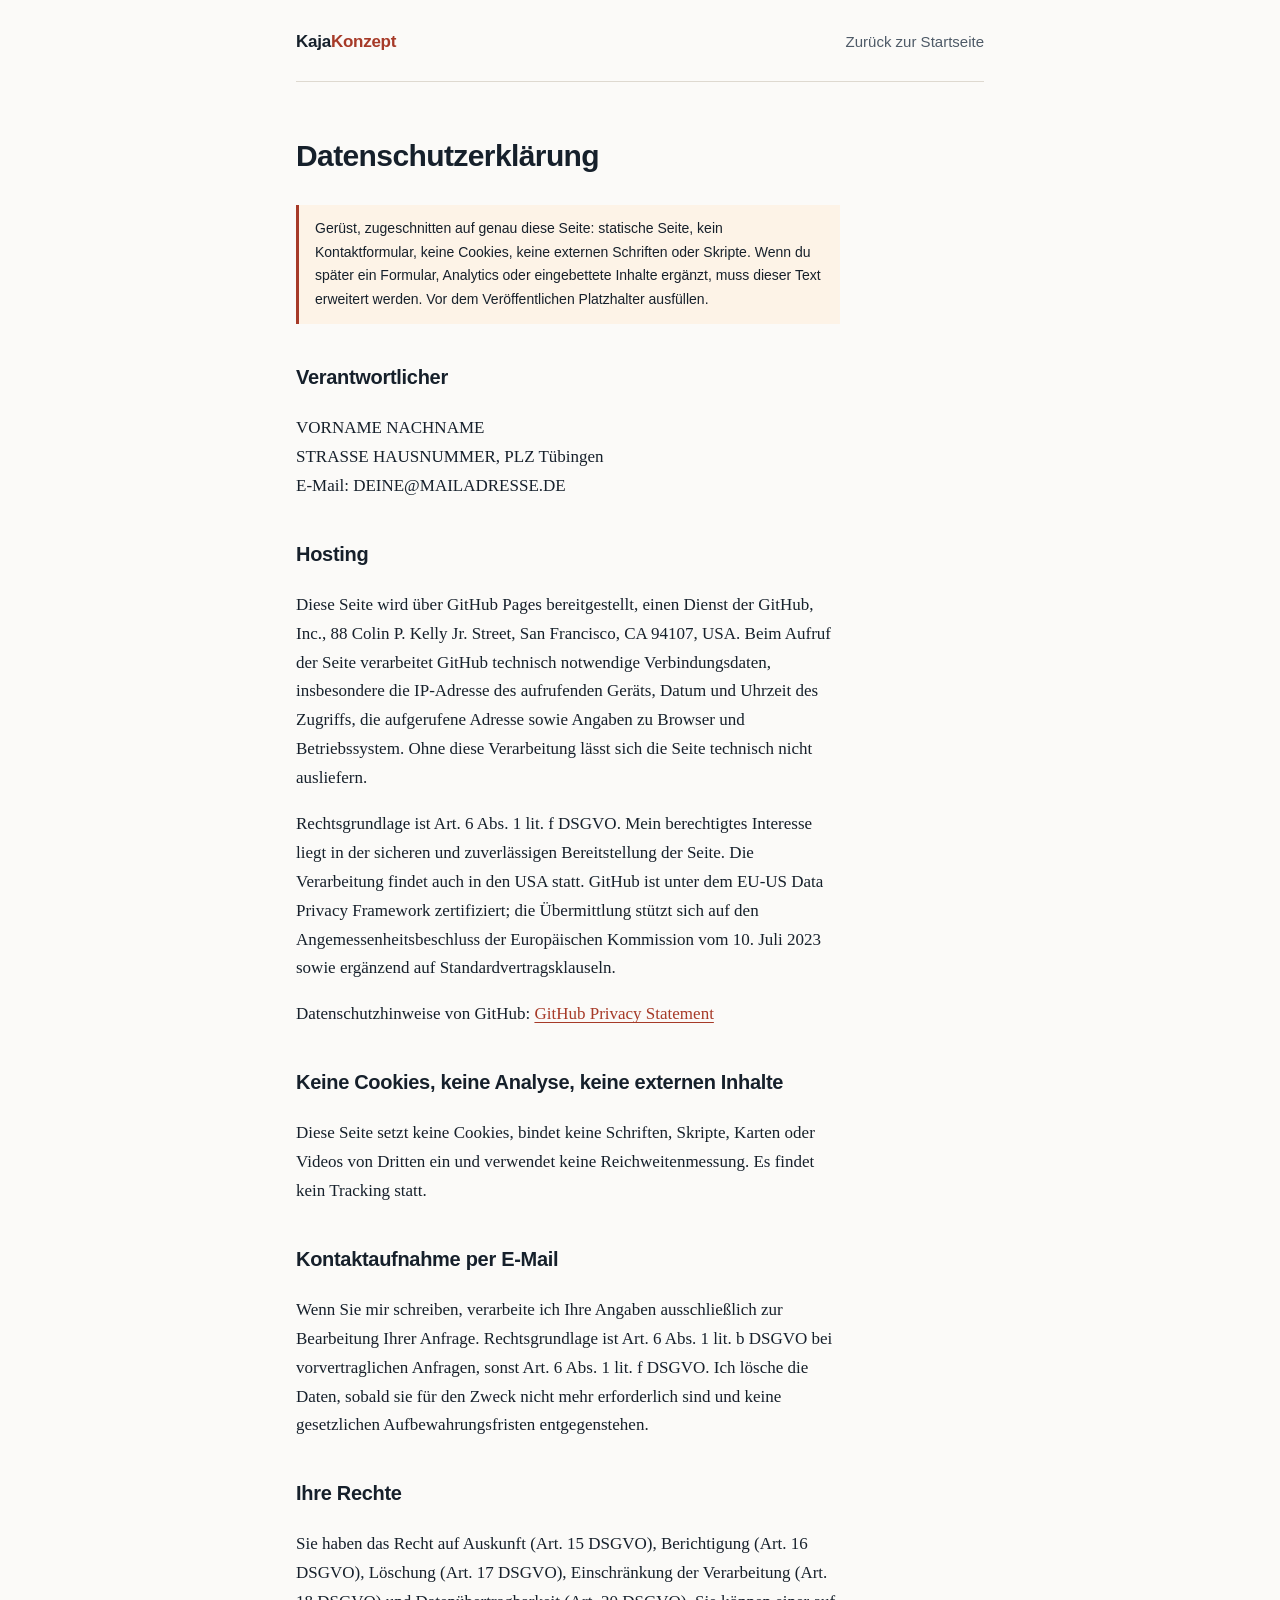
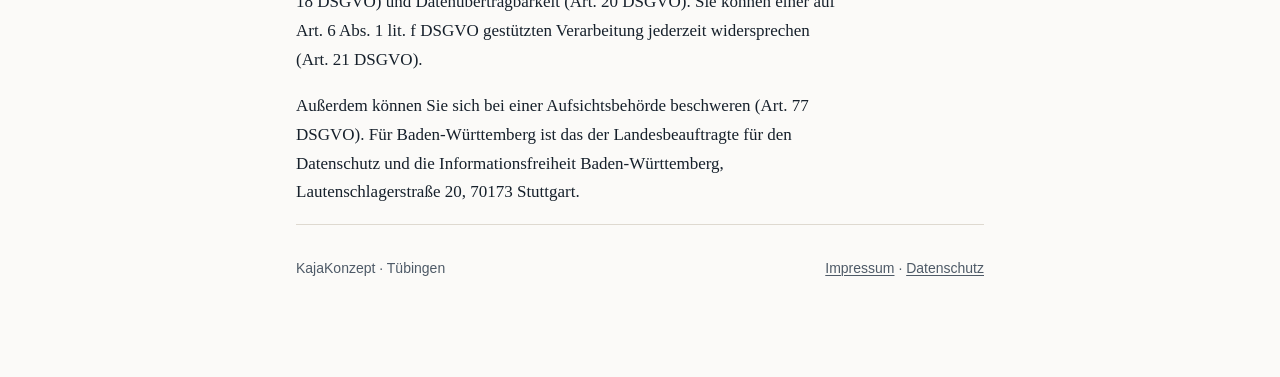
==== datenschutz.html @ 225b2459 "Add files via upload" ====
<!DOCTYPE html>
<html lang="de">
<head>
<meta charset="utf-8">
<meta name="viewport" content="width=device-width, initial-scale=1">
<title>Datenschutzerklärung — KajaKonzept</title>
<meta name="robots" content="noindex">
<link rel="stylesheet" href="style.css">
</head>
<body>

<div class="wrap legal">

  <header class="masthead">
    <a class="wordmark" href="./">Kaja<span>Konzept</span></a>
    <nav><a href="./">Zurück zur Startseite</a></nav>
  </header>

  <h1>Datenschutzerklärung</h1>

  <p class="todo">
    Gerüst, zugeschnitten auf genau diese Seite: statische Seite, kein
    Kontaktformular, keine Cookies, keine externen Schriften oder Skripte.
    Wenn du später ein Formular, Analytics oder eingebettete Inhalte
    ergänzt, muss dieser Text erweitert werden. Vor dem Veröffentlichen
    Platzhalter ausfüllen.
  </p>

  <h2>Verantwortlicher</h2>
  <p>
    VORNAME NACHNAME<br>
    STRASSE HAUSNUMMER, PLZ Tübingen<br>
    E-Mail: DEINE@MAILADRESSE.DE
  </p>

  <h2>Hosting</h2>
  <p>
    Diese Seite wird über GitHub Pages bereitgestellt, einen Dienst der
    GitHub, Inc., 88 Colin P. Kelly Jr. Street, San Francisco, CA 94107, USA.
    Beim Aufruf der Seite verarbeitet GitHub technisch notwendige
    Verbindungsdaten, insbesondere die IP-Adresse des aufrufenden Geräts,
    Datum und Uhrzeit des Zugriffs, die aufgerufene Adresse sowie Angaben zu
    Browser und Betriebssystem. Ohne diese Verarbeitung lässt sich die Seite
    technisch nicht ausliefern.
  </p>
  <p>
    Rechtsgrundlage ist Art. 6 Abs. 1 lit. f DSGVO. Mein berechtigtes
    Interesse liegt in der sicheren und zuverlässigen Bereitstellung der
    Seite. Die Verarbeitung findet auch in den USA statt. GitHub ist unter
    dem EU-US Data Privacy Framework zertifiziert; die Übermittlung stützt
    sich auf den Angemessenheitsbeschluss der Europäischen Kommission vom
    10. Juli 2023 sowie ergänzend auf Standardvertragsklauseln.
  </p>
  <p>
    Datenschutzhinweise von GitHub:
    <a href="https://docs.github.com/site-policy/privacy-policies/github-privacy-statement">GitHub Privacy Statement</a>
  </p>

  <h2>Keine Cookies, keine Analyse, keine externen Inhalte</h2>
  <p>
    Diese Seite setzt keine Cookies, bindet keine Schriften, Skripte, Karten
    oder Videos von Dritten ein und verwendet keine Reichweitenmessung. Es
    findet kein Tracking statt.
  </p>

  <h2>Kontaktaufnahme per E-Mail</h2>
  <p>
    Wenn Sie mir schreiben, verarbeite ich Ihre Angaben ausschließlich zur
    Bearbeitung Ihrer Anfrage. Rechtsgrundlage ist Art. 6 Abs. 1 lit. b DSGVO
    bei vorvertraglichen Anfragen, sonst Art. 6 Abs. 1 lit. f DSGVO. Ich
    lösche die Daten, sobald sie für den Zweck nicht mehr erforderlich sind
    und keine gesetzlichen Aufbewahrungsfristen entgegenstehen.
  </p>

  <h2>Ihre Rechte</h2>
  <p>
    Sie haben das Recht auf Auskunft (Art. 15 DSGVO), Berichtigung
    (Art. 16 DSGVO), Löschung (Art. 17 DSGVO), Einschränkung der Verarbeitung
    (Art. 18 DSGVO) und Datenübertragbarkeit (Art. 20 DSGVO). Sie können
    einer auf Art. 6 Abs. 1 lit. f DSGVO gestützten Verarbeitung jederzeit
    widersprechen (Art. 21 DSGVO).
  </p>
  <p>
    Außerdem können Sie sich bei einer Aufsichtsbehörde beschweren
    (Art. 77 DSGVO). Für Baden-Württemberg ist das der Landesbeauftragte für
    den Datenschutz und die Informationsfreiheit Baden-Württemberg,
    Lautenschlagerstraße 20, 70173 Stuttgart.
  </p>

  <footer>
    <span>KajaKonzept · Tübingen</span>
    <span>
      <a href="impressum.html">Impressum</a> ·
      <a href="datenschutz.html">Datenschutz</a>
    </span>
  </footer>

</div>

</body>
</html>
---- style.css ----
/* KajaKonzept — Stylesheet
   Keine externen Ressourcen (keine Google Fonts, kein CDN):
   damit fallen Drittland-Transfers in der Datenschutzerklärung weg. */

:root {
  --paper:      #fbfaf8;
  --ink:        #16202b;
  --ink-soft:   #4e5a67;
  --rule:       #ded9d0;
  --signal:     #a63a28;
  --code-bg:    #131c25;
  --code-fg:    #d8dee6;
  --code-dim:   #7c8b9a;

  --sans: ui-sans-serif, "Inter", "Helvetica Neue", Arial, sans-serif;
  --serif: "Iowan Old Style", "Palatino Linotype", Palatino, Georgia, serif;
  --mono: ui-monospace, "JetBrains Mono", "SFMono-Regular", Menlo, Consolas, monospace;

  --measure: 34rem;
}

*, *::before, *::after { box-sizing: border-box; }

html { -webkit-text-size-adjust: 100%; }

body {
  margin: 0;
  background: var(--paper);
  color: var(--ink);
  font-family: var(--serif);
  font-size: 1.0625rem;
  line-height: 1.7;
  font-kerning: normal;
}

.wrap {
  max-width: 46rem;
  margin: 0 auto;
  padding: 0 1.5rem;
}

p, li { max-width: var(--measure); }

a {
  color: var(--signal);
  text-decoration-thickness: 1px;
  text-underline-offset: 0.15em;
}
a:hover { text-decoration-thickness: 2px; }

:focus-visible {
  outline: 2px solid var(--signal);
  outline-offset: 3px;
}

/* ---------- Kopfzeile ---------- */

.masthead {
  display: flex;
  flex-wrap: wrap;
  gap: 0.75rem 2rem;
  align-items: baseline;
  justify-content: space-between;
  padding: 1.75rem 0 1.5rem;
  border-bottom: 1px solid var(--rule);
}

.wordmark {
  font-family: var(--sans);
  font-weight: 700;
  font-size: 1.0625rem;
  letter-spacing: -0.015em;
  color: var(--ink);
  text-decoration: none;
}
.wordmark span { color: var(--signal); }

.masthead nav {
  font-family: var(--sans);
  font-size: 0.9375rem;
}
.masthead nav a {
  color: var(--ink-soft);
  text-decoration: none;
  margin-left: 1.25rem;
}
.masthead nav a:first-child { margin-left: 0; }
.masthead nav a:hover { color: var(--signal); }

/* ---------- Hero ---------- */

.hero { padding: 3.5rem 0 3rem; }

.hero h1 {
  font-family: var(--sans);
  font-weight: 800;
  font-size: clamp(2rem, 6vw, 3rem);
  line-height: 1.08;
  letter-spacing: -0.03em;
  margin: 0 0 1.25rem;
  max-width: 18ch;
}

.lede {
  font-size: 1.1875rem;
  color: var(--ink-soft);
  margin: 0 0 2.25rem;
}

/* Illustratives Terminal-Fragment */
.evidence {
  background: var(--code-bg);
  color: var(--code-fg);
  font-family: var(--mono);
  font-size: 0.8125rem;
  line-height: 1.75;
  padding: 1.25rem 1.25rem;
  border-radius: 3px;
  overflow-x: auto;
  margin: 0;
}
.evidence .dim  { color: var(--code-dim); }
.evidence .flag { color: #e8917f; }

.evidence-note {
  font-family: var(--sans);
  font-size: 0.875rem;
  color: var(--ink-soft);
  margin: 0.75rem 0 0;
}

/* ---------- Abschnitte ---------- */

section { padding: 2.75rem 0; border-top: 1px solid var(--rule); }

h2 {
  font-family: var(--sans);
  font-weight: 700;
  font-size: 1.25rem;
  letter-spacing: -0.015em;
  margin: 0 0 1.25rem;
}

h3 {
  font-family: var(--sans);
  font-weight: 650;
  font-size: 1rem;
  margin: 0 0 0.35rem;
}

/* Leistungen */
.offer { margin: 0 0 2rem; }
.offer:last-child { margin-bottom: 0; }
.offer p { margin: 0; color: var(--ink-soft); }
.offer .scope {
  font-family: var(--sans);
  font-size: 0.875rem;
  color: var(--ink-soft);
  margin-top: 0.5rem;
}

/* Fähigkeiten */
.skills {
  margin: 0;
  display: grid;
  grid-template-columns: 11rem 1fr;
  gap: 0.9rem 1.5rem;
  align-items: baseline;
}
.skills dt {
  font-family: var(--sans);
  font-weight: 650;
  font-size: 0.9375rem;
}
.skills dd {
  margin: 0;
  color: var(--ink-soft);
  font-size: 0.9375rem;
  line-height: 1.6;
}

/* Befundliste im Praxis-Abschnitt */
.findings {
  list-style: none;
  padding: 0;
  margin: 1rem 0 0;
  font-size: 0.9375rem;
}
.findings li {
  padding-left: 1.4rem;
  position: relative;
  margin-bottom: 0.4rem;
  color: var(--ink-soft);
}
.findings li::before {
  content: "";
  position: absolute;
  left: 0;
  top: 0.62em;
  width: 0.55rem;
  height: 0.55rem;
  background: var(--signal);
}

/* Zertifikate */
.creds { margin: 0; padding: 0; list-style: none; }
.creds li {
  padding: 0.85rem 0;
  border-bottom: 1px solid var(--rule);
  font-size: 0.9375rem;
}
.creds li:first-child { padding-top: 0; }
.creds .issuer {
  font-family: var(--sans);
  color: var(--ink-soft);
  font-size: 0.875rem;
  display: block;
}

/* Kontakt */
.contact-line {
  font-family: var(--sans);
  font-size: 1.0625rem;
  margin: 0.5rem 0 0;
}

/* ---------- Fuß ---------- */

footer {
  border-top: 1px solid var(--rule);
  padding: 2rem 0 3rem;
  font-family: var(--sans);
  font-size: 0.875rem;
  color: var(--ink-soft);
  display: flex;
  flex-wrap: wrap;
  gap: 0.5rem 1.5rem;
  justify-content: space-between;
}
footer a { color: var(--ink-soft); }

/* ---------- Rechtstexte ---------- */

.legal h1 {
  font-family: var(--sans);
  font-weight: 800;
  font-size: 1.875rem;
  letter-spacing: -0.02em;
  margin: 3rem 0 1.5rem;
}
.legal h2 { margin-top: 2.25rem; }
.legal { padding-bottom: 3rem; }
.legal .todo {
  background: #fdf3e7;
  border-left: 3px solid var(--signal);
  padding: 0.75rem 1rem;
  font-family: var(--sans);
  font-size: 0.875rem;
  max-width: var(--measure);
}

/* ---------- Klein ---------- */

@media (max-width: 34rem) {
  .skills { grid-template-columns: 1fr; gap: 0.25rem; }
  .skills dd { margin-bottom: 0.85rem; }
}
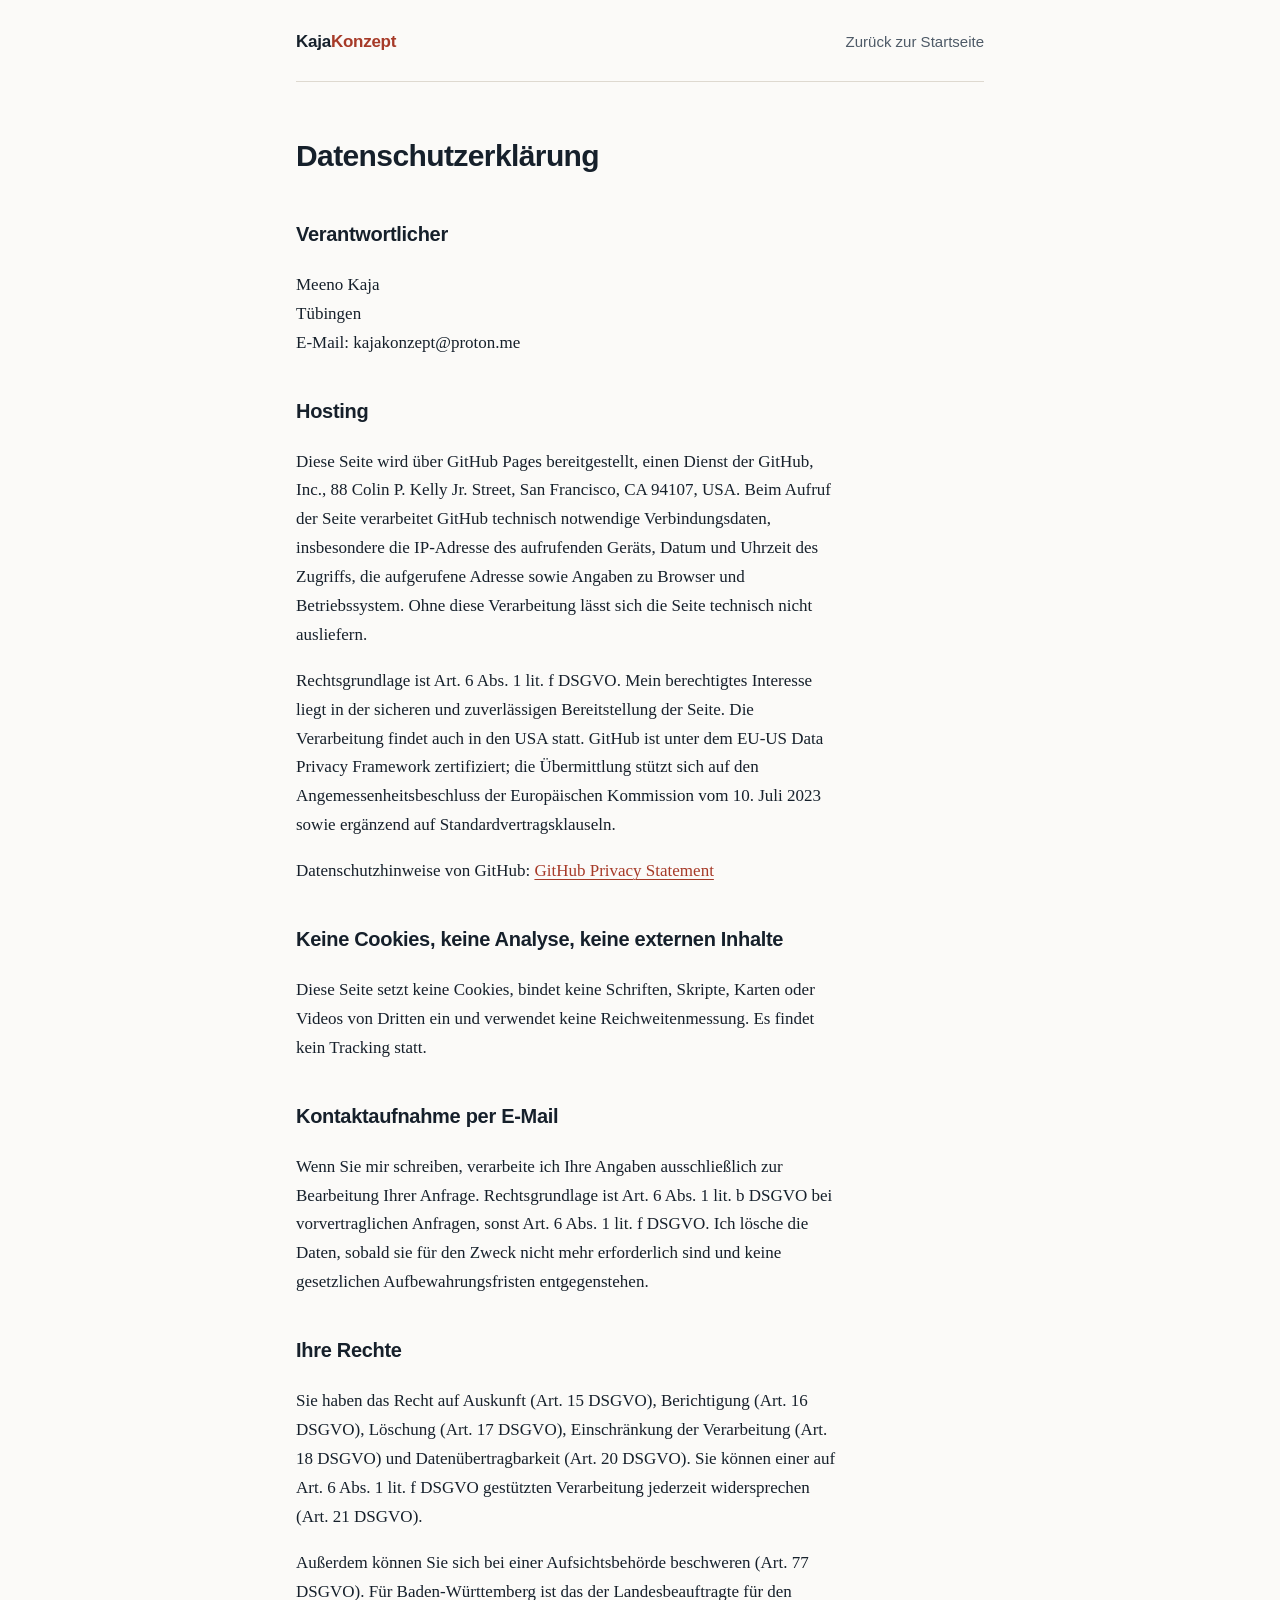
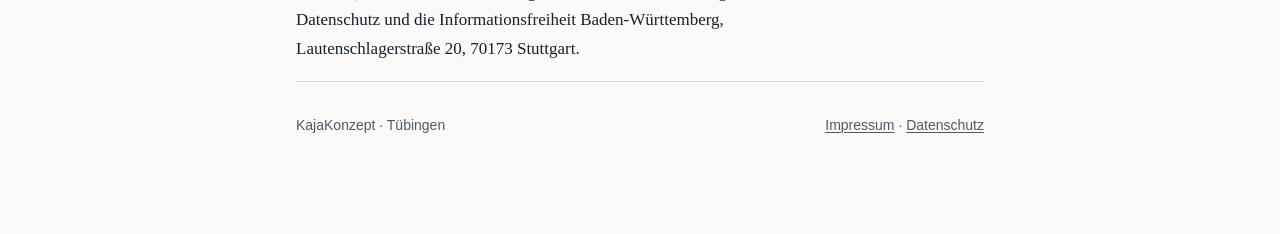
==== commit 14348a12: "Update datenschutz.html with real contact details Removed placeholder text and updated contact infor" ====
--- a/datenschutz.html
+++ b/datenschutz.html
@@ -18,19 +18,11 @@
 
   <h1>Datenschutzerklärung</h1>
 
-  <p class="todo">
-    Gerüst, zugeschnitten auf genau diese Seite: statische Seite, kein
-    Kontaktformular, keine Cookies, keine externen Schriften oder Skripte.
-    Wenn du später ein Formular, Analytics oder eingebettete Inhalte
-    ergänzt, muss dieser Text erweitert werden. Vor dem Veröffentlichen
-    Platzhalter ausfüllen.
-  </p>
-
   <h2>Verantwortlicher</h2>
   <p>
-    VORNAME NACHNAME<br>
-    STRASSE HAUSNUMMER, PLZ Tübingen<br>
-    E-Mail: DEINE@MAILADRESSE.DE
+    Meeno Kaja<br>
+    Tübingen<br>
+    E-Mail: kajakonzept@proton.me
   </p>
 
   <h2>Hosting</h2>
